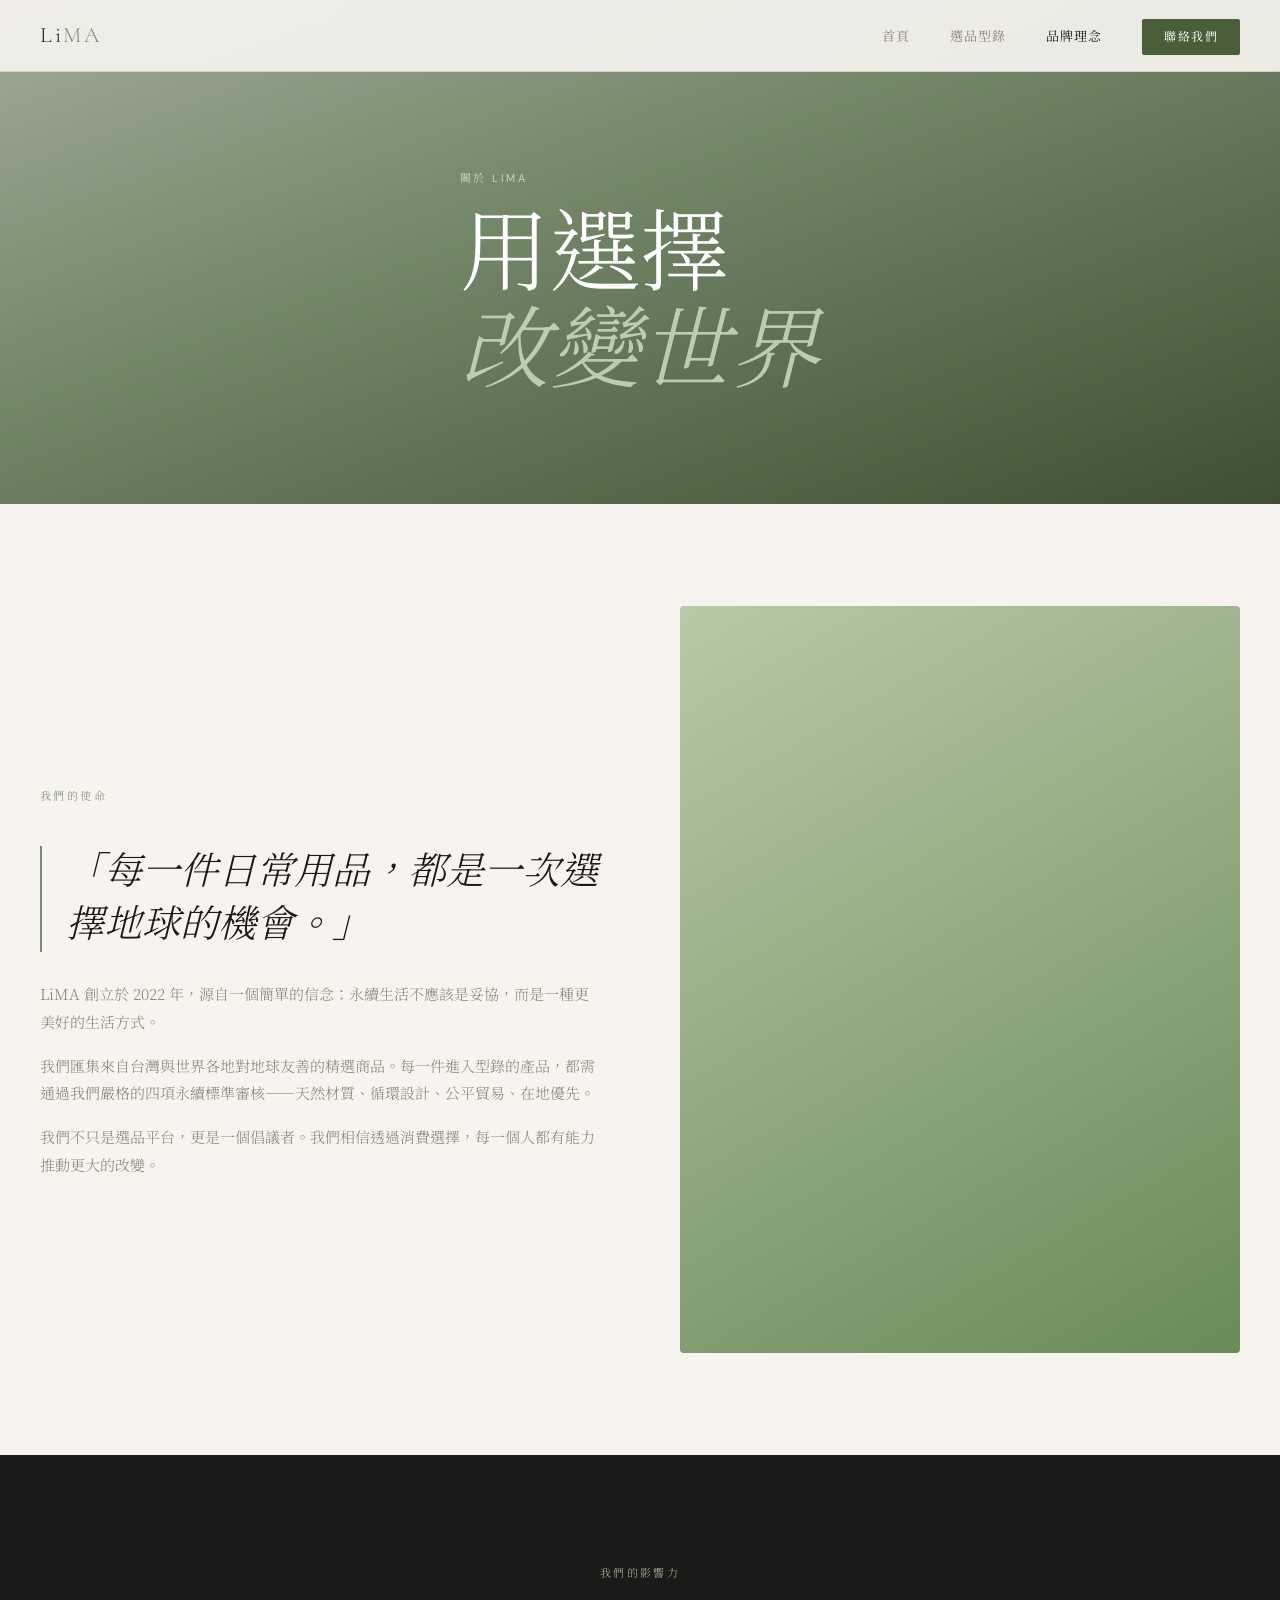
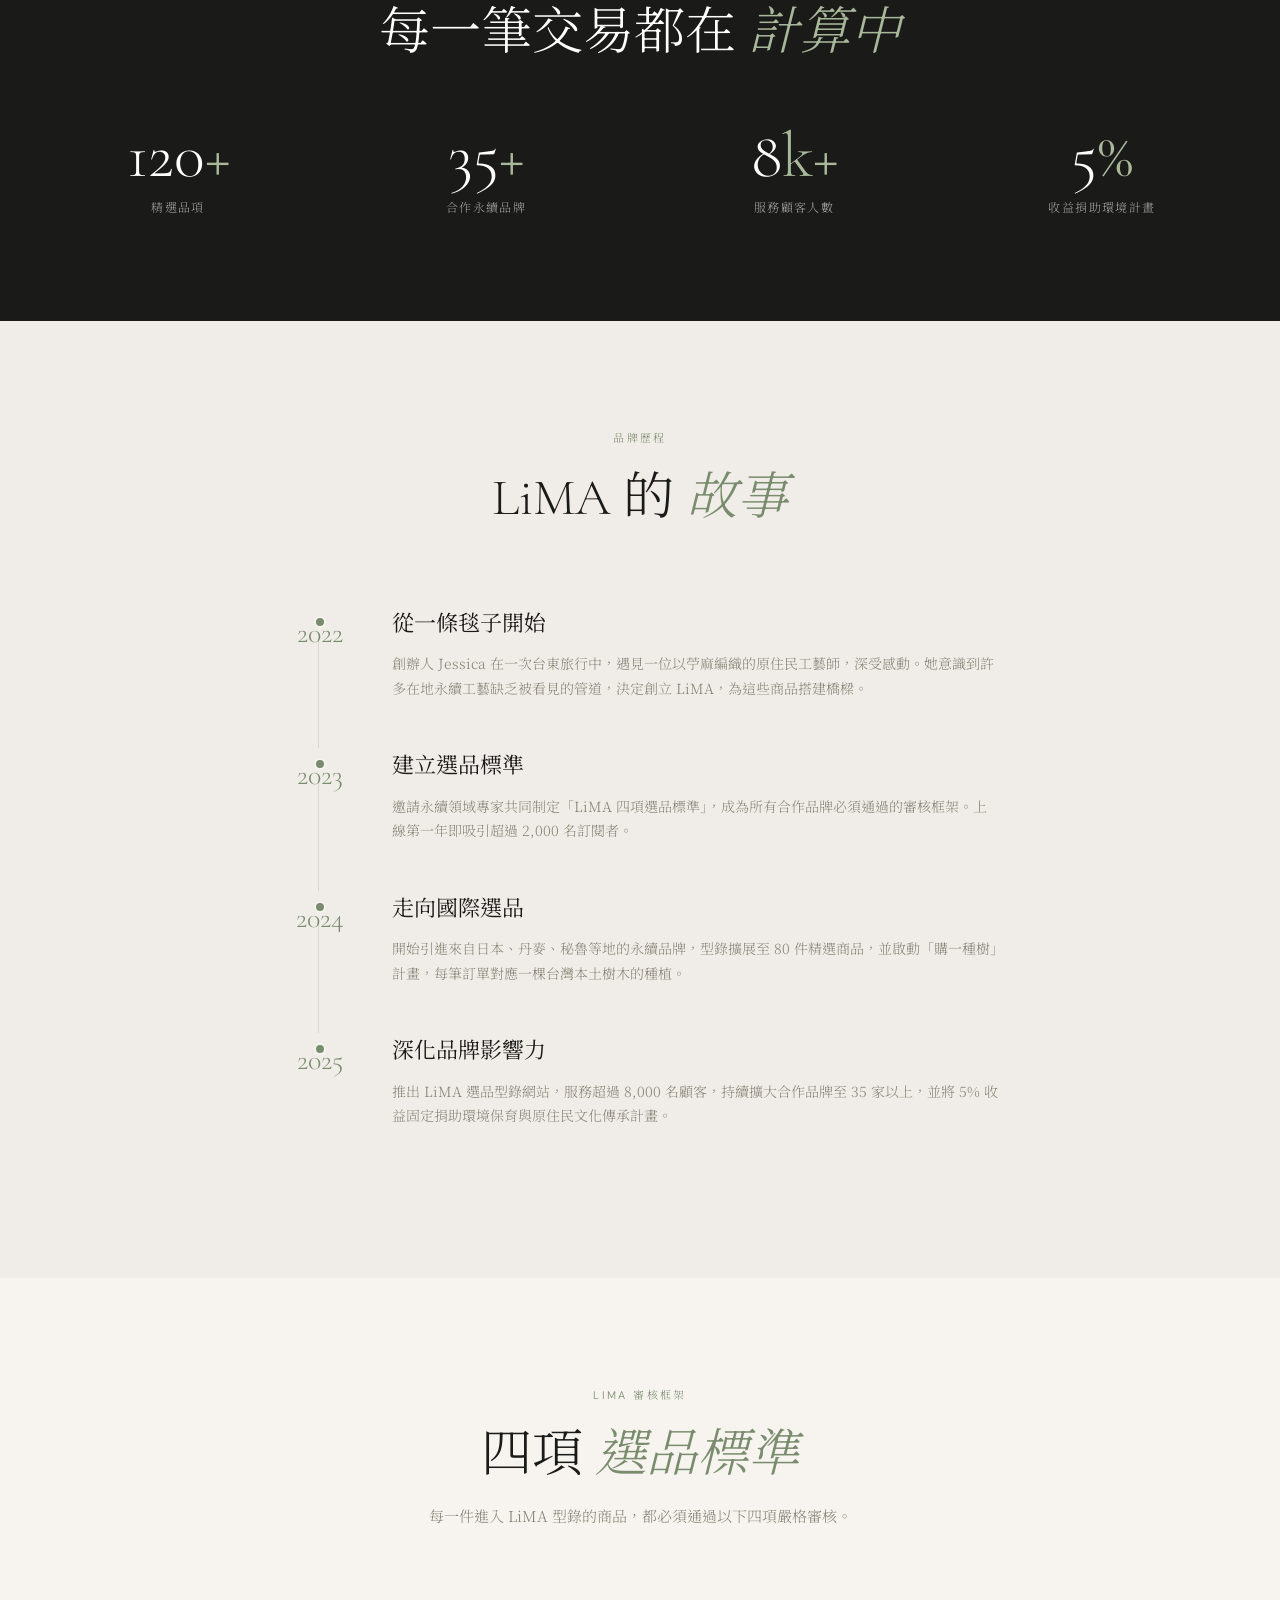
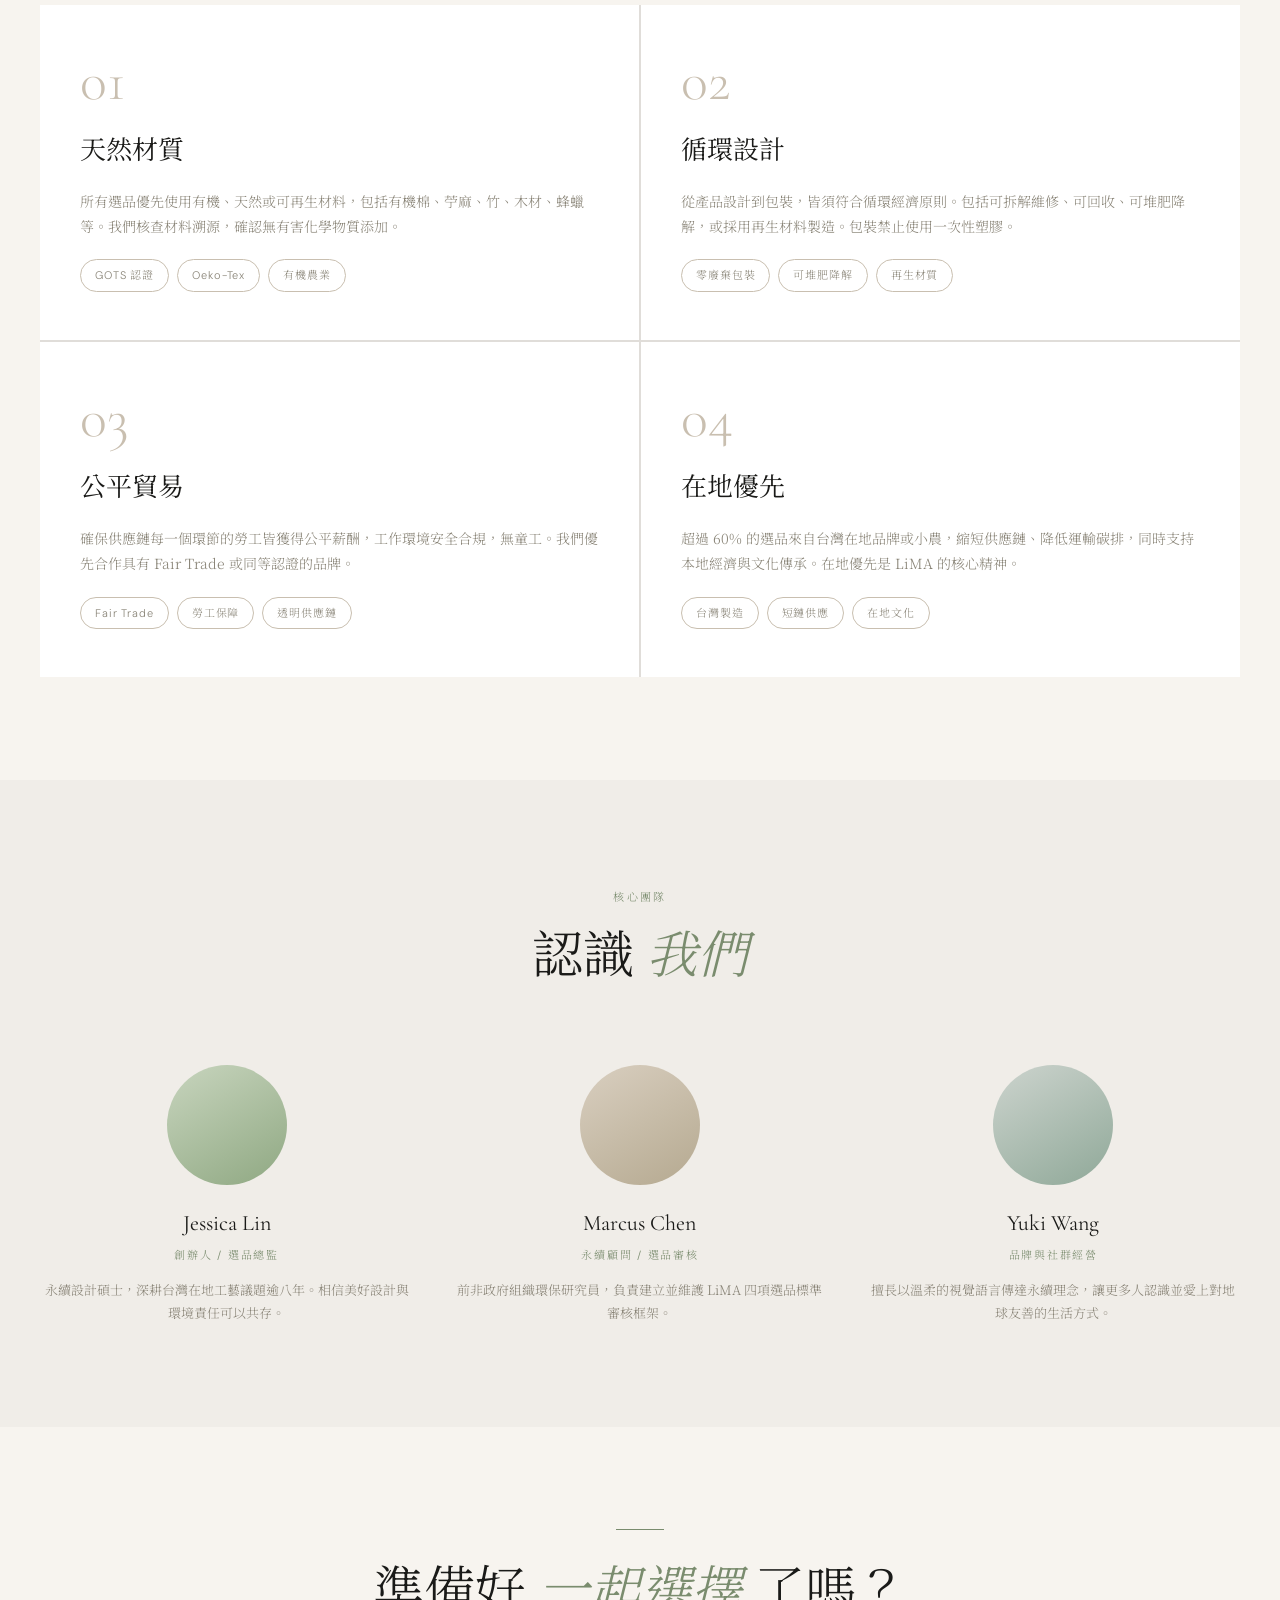
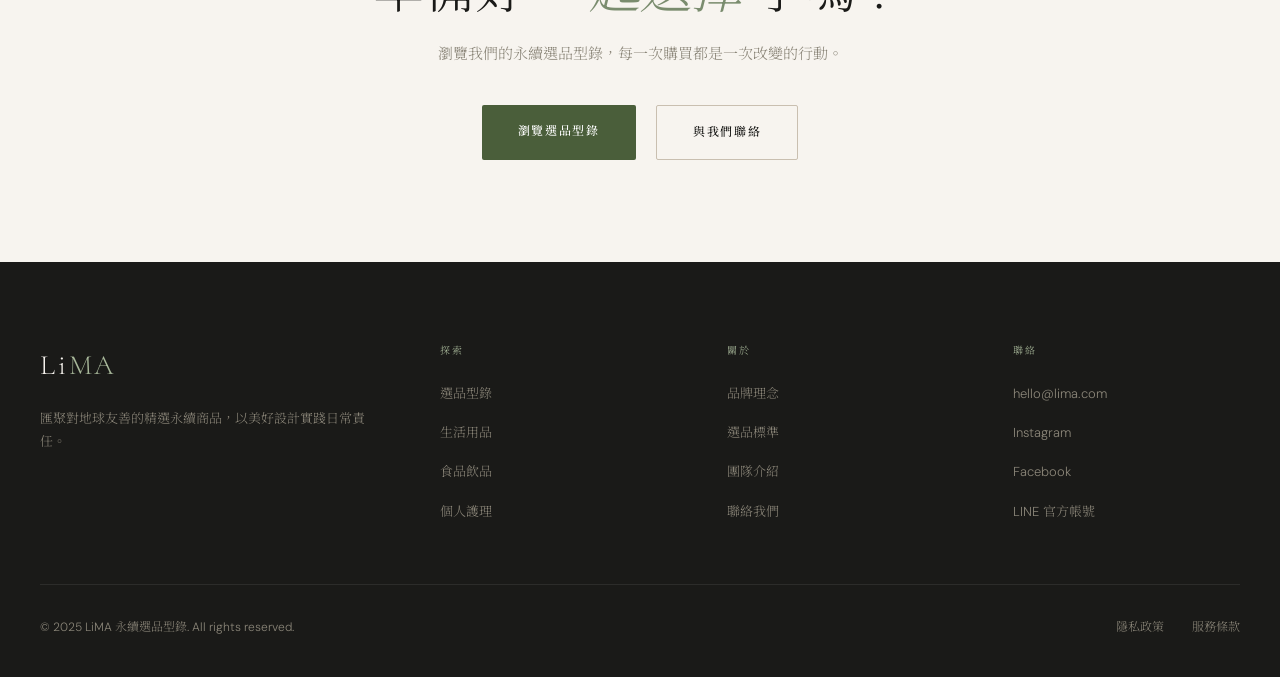
==== about.html @ f1b9dc2c "Add files via upload" ====
<!DOCTYPE html>
<html lang="zh-TW">
<head>
  <meta charset="UTF-8" />
  <meta name="viewport" content="width=device-width, initial-scale=1.0" />
  <title>品牌理念 — LiMA 永續選品</title>
  <meta name="description" content="了解 LiMA 的品牌故事、選品哲學，以及我們對永續未來的承諾。" />
  <link rel="stylesheet" href="style.css" />
  <style>
    .about-hero {
      min-height: 56vh;
      background: linear-gradient(160deg, #c8d5be 0%, #8fa882 40%, #4a5e3a 100%);
      display: flex;
      align-items: flex-end;
      padding: clamp(60px,8vw,120px) 0;
      position: relative;
      overflow: hidden;
    }
    .about-hero::before {
      content: '';
      position: absolute;
      inset: 0;
      background: rgba(26,26,24,0.22);
    }
    .about-hero__content {
      position: relative;
      z-index: 1;
    }
    .about-hero__eyebrow {
      font-size: 11px;
      letter-spacing: 0.22em;
      text-transform: uppercase;
      color: rgba(255,255,255,0.7);
      margin-bottom: 20px;
    }
    .about-hero__title {
      font-family: var(--font-display);
      font-size: clamp(44px,7vw,100px);
      font-weight: 300;
      color: var(--white);
      line-height: 1.08;
      max-width: 700px;
    }
    .about-hero__title em { font-style: italic; color: rgba(200,213,190,0.9); }

    /* MISSION */
    .mission {
      display: grid;
      grid-template-columns: 1fr 1fr;
      gap: 80px;
      align-items: center;
    }
    .mission__text {}
    .mission__quote {
      font-family: var(--font-display);
      font-size: clamp(24px, 3vw, 38px);
      font-style: italic;
      font-weight: 300;
      color: var(--ink);
      line-height: 1.4;
      margin-bottom: 28px;
      padding-left: 24px;
      border-left: 2px solid var(--sage);
    }
    .mission__body {
      font-size: 15px;
      color: var(--stone);
      line-height: 1.85;
      font-family: var(--font-serif);
      font-weight: 300;
    }
    .mission__body + .mission__body { margin-top: 16px; }
    .mission__image {
      aspect-ratio: 3/4;
      border-radius: 4px;
      overflow: hidden;
      background: var(--warm-grey);
      position: relative;
    }
    .mission__image::after {
      content: '';
      position: absolute;
      bottom: -16px;
      left: -16px;
      width: 120px;
      height: 120px;
      background: rgba(122,140,110,0.18);
      border-radius: 4px;
      z-index: -1;
    }

    /* TIMELINE */
    .timeline { max-width: 720px; margin: 0 auto; }
    .timeline-item {
      display: grid;
      grid-template-columns: 80px 1fr;
      gap: 32px;
      padding-bottom: 48px;
      position: relative;
    }
    .timeline-item:not(:last-child)::before {
      content: '';
      position: absolute;
      top: 32px;
      left: 38px;
      bottom: 0;
      width: 1px;
      background: var(--border);
    }
    .timeline-year {
      font-family: var(--font-display);
      font-size: 28px;
      font-weight: 300;
      color: var(--sage);
      text-align: center;
      padding-top: 4px;
    }
    .timeline-dot {
      width: 12px;
      height: 12px;
      border-radius: 50%;
      background: var(--sage);
      position: absolute;
      left: 34px;
      top: 10px;
      border: 2px solid var(--cream);
    }
    .timeline-content {}
    .timeline-title {
      font-family: var(--font-display);
      font-size: 22px;
      font-weight: 400;
      color: var(--ink);
      margin-bottom: 8px;
    }
    .timeline-body {
      font-size: 14px;
      color: var(--stone);
      line-height: 1.75;
      font-family: var(--font-serif);
    }

    /* STANDARDS */
    .standards-grid {
      display: grid;
      grid-template-columns: repeat(2, 1fr);
      gap: 2px;
      background: var(--border);
    }
    .standard-item {
      background: var(--white);
      padding: 48px 40px;
      transition: background 0.3s;
    }
    .standard-item:hover { background: var(--warm-grey); }
    .standard-num {
      font-family: var(--font-display);
      font-size: 56px;
      font-weight: 300;
      color: var(--sand);
      line-height: 1;
      margin-bottom: 20px;
    }
    .standard-title {
      font-family: var(--font-display);
      font-size: 26px;
      font-weight: 400;
      color: var(--ink);
      margin-bottom: 16px;
    }
    .standard-body {
      font-size: 14px;
      color: var(--stone);
      line-height: 1.8;
      font-family: var(--font-serif);
    }
    .standard-tags {
      display: flex;
      flex-wrap: wrap;
      gap: 8px;
      margin-top: 20px;
    }

    /* TEAM */
    .team-grid {
      display: grid;
      grid-template-columns: repeat(3, 1fr);
      gap: 40px;
    }
    .team-card { text-align: center; }
    .team-avatar {
      width: 120px;
      height: 120px;
      border-radius: 50%;
      margin: 0 auto 20px;
      overflow: hidden;
      background: var(--warm-grey);
    }
    .team-name {
      font-family: var(--font-display);
      font-size: 22px;
      font-weight: 400;
      color: var(--ink);
      margin-bottom: 4px;
    }
    .team-role {
      font-size: 11px;
      letter-spacing: 0.16em;
      text-transform: uppercase;
      color: var(--sage);
      margin-bottom: 14px;
    }
    .team-bio {
      font-size: 13px;
      color: var(--stone);
      line-height: 1.75;
      font-family: var(--font-serif);
    }

    /* IMPACT */
    .impact-grid {
      display: grid;
      grid-template-columns: repeat(4, 1fr);
      gap: 32px;
      text-align: center;
    }
    .impact-item {}
    .impact-number {
      font-family: var(--font-display);
      font-size: clamp(40px, 5vw, 64px);
      font-weight: 300;
      color: var(--white);
      line-height: 1;
      margin-bottom: 10px;
    }
    .impact-number span { color: var(--sage-light); }
    .impact-label {
      font-size: 12px;
      letter-spacing: 0.12em;
      text-transform: uppercase;
      color: rgba(255,255,255,0.6);
    }

    @media (max-width: 900px) {
      .mission { grid-template-columns: 1fr; gap: 40px; }
      .mission__image { aspect-ratio: 16/9; }
      .standards-grid { grid-template-columns: 1fr; }
      .team-grid { grid-template-columns: 1fr 1fr; }
      .impact-grid { grid-template-columns: repeat(2, 1fr); gap: 40px; }
    }
    @media (max-width: 600px) {
      .team-grid { grid-template-columns: 1fr; }
      .impact-grid { grid-template-columns: 1fr 1fr; }
      .timeline-item { grid-template-columns: 60px 1fr; gap: 16px; }
    }
  </style>
</head>
<body>

<!-- NAV -->
<nav class="nav">
  <div class="nav__inner">
    <a href="index.html" class="nav__logo">Li<span>MA</span></a>
    <ul class="nav__links">
      <li><a href="index.html">首頁</a></li>
      <li><a href="catalog.html">選品型錄</a></li>
      <li><a href="about.html" class="active">品牌理念</a></li>
      <li><a href="contact.html" class="nav__cta">聯絡我們</a></li>
    </ul>
    <div class="nav__hamburger"><span></span><span></span><span></span></div>
  </div>
</nav>

<div class="page" style="padding-top:0;">

  <!-- HERO -->
  <div class="about-hero">
    <div class="container about-hero__content">
      <p class="about-hero__eyebrow">關於 LiMA</p>
      <h1 class="about-hero__title">
        用選擇<br><em>改變世界</em>
      </h1>
    </div>
  </div>

  <!-- MISSION -->
  <section class="section">
    <div class="container">
      <div class="mission">
        <div class="mission__text fade-in">
          <span class="section-eyebrow">我們的使命</span>
          <blockquote class="mission__quote" style="margin-top:20px;">
            「每一件日常用品，都是一次選擇地球的機會。」
          </blockquote>
          <p class="mission__body">
            LiMA 創立於 2022 年，源自一個簡單的信念：永續生活不應該是妥協，而是一種更美好的生活方式。
          </p>
          <p class="mission__body">
            我們匯集來自台灣與世界各地對地球友善的精選商品。每一件進入型錄的產品，都需通過我們嚴格的四項永續標準審核——天然材質、循環設計、公平貿易、在地優先。
          </p>
          <p class="mission__body">
            我們不只是選品平台，更是一個倡議者。我們相信透過消費選擇，每一個人都有能力推動更大的改變。
          </p>
        </div>
        <div class="mission__image fade-in">
          <div class="img-placeholder" style="height:100%;min-height:400px;background:linear-gradient(150deg,#b8c9a8 0%,#6a8a58 100%);"></div>
        </div>
      </div>
    </div>
  </section>

  <!-- IMPACT NUMBERS -->
  <section class="section section--dark">
    <div class="container">
      <div class="section-header fade-in" style="margin-bottom:60px;">
        <span class="section-eyebrow" style="color:var(--sage-light);">我們的影響力</span>
        <h2 class="section-title" style="color:var(--white);">每一筆交易都在 <em style="color:var(--sage-light);">計算中</em></h2>
      </div>
      <div class="impact-grid">
        <div class="impact-item fade-in">
          <div class="impact-number">120<span>+</span></div>
          <div class="impact-label">精選品項</div>
        </div>
        <div class="impact-item fade-in">
          <div class="impact-number">35<span>+</span></div>
          <div class="impact-label">合作永續品牌</div>
        </div>
        <div class="impact-item fade-in">
          <div class="impact-number">8<span>k+</span></div>
          <div class="impact-label">服務顧客人數</div>
        </div>
        <div class="impact-item fade-in">
          <div class="impact-number">5<span>%</span></div>
          <div class="impact-label">收益捐助環境計畫</div>
        </div>
      </div>
    </div>
  </section>

  <!-- BRAND STORY TIMELINE -->
  <section class="section section--alt" id="timeline">
    <div class="container">
      <div class="section-header fade-in">
        <span class="section-eyebrow">品牌歷程</span>
        <h2 class="section-title">LiMA 的 <em>故事</em></h2>
      </div>
      <div class="timeline fade-in">
        <div class="timeline-item">
          <div class="timeline-year">2022</div>
          <div class="timeline-content">
            <div class="timeline-dot"></div>
            <h3 class="timeline-title">從一條毯子開始</h3>
            <p class="timeline-body">創辦人 Jessica 在一次台東旅行中，遇見一位以苧麻編織的原住民工藝師，深受感動。她意識到許多在地永續工藝缺乏被看見的管道，決定創立 LiMA，為這些商品搭建橋樑。</p>
          </div>
        </div>
        <div class="timeline-item">
          <div class="timeline-year">2023</div>
          <div class="timeline-content">
            <div class="timeline-dot"></div>
            <h3 class="timeline-title">建立選品標準</h3>
            <p class="timeline-body">邀請永續領域專家共同制定「LiMA 四項選品標準」，成為所有合作品牌必須通過的審核框架。上線第一年即吸引超過 2,000 名訂閱者。</p>
          </div>
        </div>
        <div class="timeline-item">
          <div class="timeline-year">2024</div>
          <div class="timeline-content">
            <div class="timeline-dot"></div>
            <h3 class="timeline-title">走向國際選品</h3>
            <p class="timeline-body">開始引進來自日本、丹麥、秘魯等地的永續品牌，型錄擴展至 80 件精選商品，並啟動「購一種樹」計畫，每筆訂單對應一棵台灣本土樹木的種植。</p>
          </div>
        </div>
        <div class="timeline-item">
          <div class="timeline-year">2025</div>
          <div class="timeline-content">
            <div class="timeline-dot"></div>
            <h3 class="timeline-title">深化品牌影響力</h3>
            <p class="timeline-body">推出 LiMA 選品型錄網站，服務超過 8,000 名顧客，持續擴大合作品牌至 35 家以上，並將 5% 收益固定捐助環境保育與原住民文化傳承計畫。</p>
          </div>
        </div>
      </div>
    </div>
  </section>

  <!-- SELECTION STANDARDS -->
  <section class="section" id="選品標準">
    <div class="container">
      <div class="section-header fade-in">
        <span class="section-eyebrow">LiMA 審核框架</span>
        <h2 class="section-title">四項 <em>選品標準</em></h2>
        <p class="section-subtitle">每一件進入 LiMA 型錄的商品，都必須通過以下四項嚴格審核。</p>
      </div>
      <div class="standards-grid fade-in">
        <div class="standard-item">
          <div class="standard-num">01</div>
          <h3 class="standard-title">天然材質</h3>
          <p class="standard-body">
            所有選品優先使用有機、天然或可再生材料，包括有機棉、苧麻、竹、木材、蜂蠟等。我們核查材料溯源，確認無有害化學物質添加。
          </p>
          <div class="standard-tags">
            <span class="tag">GOTS 認證</span>
            <span class="tag">Oeko-Tex</span>
            <span class="tag">有機農業</span>
          </div>
        </div>
        <div class="standard-item">
          <div class="standard-num">02</div>
          <h3 class="standard-title">循環設計</h3>
          <p class="standard-body">
            從產品設計到包裝，皆須符合循環經濟原則。包括可拆解維修、可回收、可堆肥降解，或採用再生材料製造。包裝禁止使用一次性塑膠。
          </p>
          <div class="standard-tags">
            <span class="tag">零廢棄包裝</span>
            <span class="tag">可堆肥降解</span>
            <span class="tag">再生材質</span>
          </div>
        </div>
        <div class="standard-item">
          <div class="standard-num">03</div>
          <h3 class="standard-title">公平貿易</h3>
          <p class="standard-body">
            確保供應鏈每一個環節的勞工皆獲得公平薪酬，工作環境安全合規，無童工。我們優先合作具有 Fair Trade 或同等認證的品牌。
          </p>
          <div class="standard-tags">
            <span class="tag">Fair Trade</span>
            <span class="tag">勞工保障</span>
            <span class="tag">透明供應鏈</span>
          </div>
        </div>
        <div class="standard-item">
          <div class="standard-num">04</div>
          <h3 class="standard-title">在地優先</h3>
          <p class="standard-body">
            超過 60% 的選品來自台灣在地品牌或小農，縮短供應鏈、降低運輸碳排，同時支持本地經濟與文化傳承。在地優先是 LiMA 的核心精神。
          </p>
          <div class="standard-tags">
            <span class="tag">台灣製造</span>
            <span class="tag">短鏈供應</span>
            <span class="tag">在地文化</span>
          </div>
        </div>
      </div>
    </div>
  </section>

  <!-- TEAM -->
  <section class="section section--alt" id="團隊">
    <div class="container">
      <div class="section-header fade-in">
        <span class="section-eyebrow">核心團隊</span>
        <h2 class="section-title">認識 <em>我們</em></h2>
      </div>
      <div class="team-grid fade-in">
        <div class="team-card">
          <div class="team-avatar">
            <div class="img-placeholder" style="height:100%;background:linear-gradient(150deg,#c8d5be 0%,#8fa882 100%);"></div>
          </div>
          <h3 class="team-name">Jessica Lin</h3>
          <p class="team-role">創辦人 / 選品總監</p>
          <p class="team-bio">永續設計碩士，深耕台灣在地工藝議題逾八年。相信美好設計與環境責任可以共存。</p>
        </div>
        <div class="team-card">
          <div class="team-avatar">
            <div class="img-placeholder" style="height:100%;background:linear-gradient(150deg,#d9cfc0 0%,#b5a990 100%);"></div>
          </div>
          <h3 class="team-name">Marcus Chen</h3>
          <p class="team-role">永續顧問 / 選品審核</p>
          <p class="team-bio">前非政府組織環保研究員，負責建立並維護 LiMA 四項選品標準審核框架。</p>
        </div>
        <div class="team-card">
          <div class="team-avatar">
            <div class="img-placeholder" style="height:100%;background:linear-gradient(150deg,#cdd4ce 0%,#8fa898 100%);"></div>
          </div>
          <h3 class="team-name">Yuki Wang</h3>
          <p class="team-role">品牌與社群經營</p>
          <p class="team-bio">擅長以溫柔的視覺語言傳達永續理念，讓更多人認識並愛上對地球友善的生活方式。</p>
        </div>
      </div>
    </div>
  </section>

  <!-- CTA -->
  <section class="section" style="text-align:center;">
    <div class="container fade-in">
      <div class="divider"></div>
      <h2 class="section-title">準備好 <em>一起選擇</em> 了嗎？</h2>
      <p class="section-subtitle" style="margin-bottom:40px;">瀏覽我們的永續選品型錄，每一次購買都是一次改變的行動。</p>
      <div style="display:flex;gap:20px;justify-content:center;flex-wrap:wrap;">
        <a href="catalog.html" class="btn-primary">瀏覽選品型錄</a>
        <a href="contact.html" class="btn-outline">與我們聯絡</a>
      </div>
    </div>
  </section>

</div>

<!-- FOOTER -->
<footer>
  <div class="container">
    <div class="footer__grid">
      <div>
        <div class="footer__brand-name">Li<span>MA</span></div>
        <p class="footer__brand-desc">匯聚對地球友善的精選永續商品，以美好設計實踐日常責任。</p>
      </div>
      <div>
        <p class="footer__col-title">探索</p>
        <ul class="footer__col-links">
          <li><a href="catalog.html">選品型錄</a></li>
          <li><a href="catalog.html">生活用品</a></li>
          <li><a href="catalog.html">食品飲品</a></li>
          <li><a href="catalog.html">個人護理</a></li>
        </ul>
      </div>
      <div>
        <p class="footer__col-title">關於</p>
        <ul class="footer__col-links">
          <li><a href="about.html">品牌理念</a></li>
          <li><a href="about.html#選品標準">選品標準</a></li>
          <li><a href="about.html#團隊">團隊介紹</a></li>
          <li><a href="contact.html">聯絡我們</a></li>
        </ul>
      </div>
      <div>
        <p class="footer__col-title">聯絡</p>
        <ul class="footer__col-links">
          <li><a href="mailto:hello@lima.com">hello@lima.com</a></li>
          <li><a href="#">Instagram</a></li>
          <li><a href="#">Facebook</a></li>
          <li><a href="#">LINE 官方帳號</a></li>
        </ul>
      </div>
    </div>
    <div class="footer__bottom">
      <p class="footer__copy">© 2025 LiMA 永續選品型錄. All rights reserved.</p>
      <div class="footer__bottom-links">
        <a href="#">隱私政策</a>
        <a href="#">服務條款</a>
      </div>
    </div>
  </div>
</footer>

<script src="main.js"></script>
</body>
</html>
---- style.css ----
/* ===== LiMA 永續選品型錄 - Global Styles ===== */

@import url('https://fonts.googleapis.com/css2?family=Cormorant+Garamond:ital,wght@0,300;0,400;0,600;1,300;1,400&family=Noto+Serif+TC:wght@300;400;500&family=DM+Sans:wght@300;400;500&display=swap');

:root {
  --cream: #F7F4EF;
  --white: #FFFFFF;
  --ink: #1A1A18;
  --stone: #8A8578;
  --sage: #7A8C6E;
  --sage-light: #A8B89A;
  --sand: #C9BFB0;
  --sand-light: #E8E2D8;
  --accent: #4A5E3A;
  --warm-grey: #F0EDE8;
  --border: rgba(26,26,24,0.1);

  --font-display: 'Cormorant Garamond', 'Noto Serif TC', serif;
  --font-body: 'DM Sans', 'Noto Serif TC', sans-serif;
  --font-serif: 'Noto Serif TC', serif;

  --nav-h: 72px;
  --max-w: 1280px;
  --section-py: clamp(60px, 8vw, 120px);
}

*, *::before, *::after { box-sizing: border-box; margin: 0; padding: 0; }

html { scroll-behavior: smooth; }

body {
  background: var(--cream);
  color: var(--ink);
  font-family: var(--font-body);
  font-weight: 300;
  line-height: 1.7;
  -webkit-font-smoothing: antialiased;
}

img { display: block; width: 100%; object-fit: cover; }
a { color: inherit; text-decoration: none; }
ul { list-style: none; }

/* ===== NAVIGATION ===== */
.nav {
  position: fixed;
  top: 0; left: 0; right: 0;
  height: var(--nav-h);
  background: rgba(247,244,239,0.92);
  backdrop-filter: blur(12px);
  -webkit-backdrop-filter: blur(12px);
  border-bottom: 1px solid var(--border);
  z-index: 100;
  display: flex;
  align-items: center;
}

.nav__inner {
  max-width: var(--max-w);
  margin: 0 auto;
  padding: 0 40px;
  width: 100%;
  display: flex;
  align-items: center;
  justify-content: space-between;
}

.nav__logo {
  font-family: var(--font-display);
  font-size: 22px;
  font-weight: 300;
  letter-spacing: 0.12em;
  color: var(--ink);
}

.nav__logo span {
  color: var(--sage);
}

.nav__links {
  display: flex;
  gap: 40px;
  align-items: center;
}

.nav__links a {
  font-size: 13px;
  letter-spacing: 0.08em;
  font-weight: 400;
  color: var(--stone);
  transition: color 0.25s;
  text-transform: uppercase;
}

.nav__links a:hover,
.nav__links a.active {
  color: var(--ink);
}

.nav__cta {
  font-size: 12px !important;
  letter-spacing: 0.12em !important;
  background: var(--accent);
  color: var(--white) !important;
  padding: 10px 22px;
  border-radius: 2px;
  transition: background 0.25s !important;
}
.nav__cta:hover { background: var(--ink) !important; }

.nav__hamburger {
  display: none;
  flex-direction: column;
  gap: 5px;
  cursor: pointer;
  padding: 4px;
}
.nav__hamburger span {
  display: block;
  width: 24px;
  height: 1px;
  background: var(--ink);
  transition: all 0.3s;
}

/* ===== PAGE WRAPPER ===== */
.page { padding-top: var(--nav-h); }

/* ===== HERO ===== */
.hero {
  min-height: calc(100vh - var(--nav-h));
  display: grid;
  grid-template-columns: 1fr 1fr;
  overflow: hidden;
}

.hero__text {
  display: flex;
  flex-direction: column;
  justify-content: center;
  padding: clamp(60px, 8vw, 120px) clamp(40px, 6vw, 100px);
}

.hero__eyebrow {
  font-size: 11px;
  letter-spacing: 0.2em;
  text-transform: uppercase;
  color: var(--sage);
  margin-bottom: 28px;
  display: flex;
  align-items: center;
  gap: 14px;
}
.hero__eyebrow::before {
  content: '';
  display: block;
  width: 32px;
  height: 1px;
  background: var(--sage);
}

.hero__title {
  font-family: var(--font-display);
  font-size: clamp(48px, 6vw, 88px);
  font-weight: 300;
  line-height: 1.1;
  letter-spacing: -0.01em;
  color: var(--ink);
  margin-bottom: 28px;
}

.hero__title em {
  font-style: italic;
  color: var(--sage);
}

.hero__desc {
  font-size: 15px;
  color: var(--stone);
  line-height: 1.8;
  max-width: 420px;
  margin-bottom: 48px;
  font-family: var(--font-serif);
  font-weight: 300;
}

.hero__actions {
  display: flex;
  gap: 20px;
  align-items: center;
  flex-wrap: wrap;
}

.btn-primary {
  display: inline-block;
  padding: 16px 36px;
  background: var(--accent);
  color: var(--white);
  font-size: 12px;
  letter-spacing: 0.14em;
  text-transform: uppercase;
  font-weight: 500;
  border-radius: 2px;
  transition: all 0.3s;
}
.btn-primary:hover { background: var(--ink); transform: translateY(-1px); }

.btn-outline {
  display: inline-block;
  padding: 16px 36px;
  border: 1px solid var(--sand);
  color: var(--ink);
  font-size: 12px;
  letter-spacing: 0.14em;
  text-transform: uppercase;
  font-weight: 500;
  border-radius: 2px;
  transition: all 0.3s;
}
.btn-outline:hover { border-color: var(--ink); }

.hero__image {
  position: relative;
  overflow: hidden;
}

.hero__image img {
  width: 100%;
  height: 100%;
  object-fit: cover;
}

.hero__image-overlay {
  position: absolute;
  inset: 0;
  background: linear-gradient(135deg, rgba(122,140,110,0.12) 0%, transparent 60%);
}

/* ===== SECTION HEADER ===== */
.section-header {
  text-align: center;
  margin-bottom: clamp(48px, 6vw, 80px);
}

.section-eyebrow {
  display: inline-block;
  font-size: 11px;
  letter-spacing: 0.22em;
  text-transform: uppercase;
  color: var(--sage);
  margin-bottom: 20px;
}

.section-title {
  font-family: var(--font-display);
  font-size: clamp(36px, 4vw, 60px);
  font-weight: 300;
  line-height: 1.2;
  color: var(--ink);
}

.section-title em { font-style: italic; color: var(--sage); }

.section-subtitle {
  margin-top: 16px;
  font-size: 15px;
  color: var(--stone);
  font-family: var(--font-serif);
  font-weight: 300;
  max-width: 560px;
  margin-left: auto;
  margin-right: auto;
}

/* ===== PRODUCT CARD ===== */
.product-card {
  background: var(--white);
  border-radius: 4px;
  overflow: hidden;
  transition: transform 0.4s cubic-bezier(0.25,0.46,0.45,0.94), box-shadow 0.4s;
  cursor: pointer;
}

.product-card:hover {
  transform: translateY(-6px);
  box-shadow: 0 24px 60px rgba(26,26,24,0.1);
}

.product-card__image {
  aspect-ratio: 3/4;
  overflow: hidden;
  position: relative;
  background: var(--warm-grey);
}

.product-card__image img {
  width: 100%;
  height: 100%;
  object-fit: cover;
  transition: transform 0.6s cubic-bezier(0.25,0.46,0.45,0.94);
}

.product-card:hover .product-card__image img {
  transform: scale(1.04);
}

.product-card__badge {
  position: absolute;
  top: 16px;
  left: 16px;
  background: var(--accent);
  color: var(--white);
  font-size: 10px;
  letter-spacing: 0.12em;
  padding: 5px 10px;
  text-transform: uppercase;
}

.product-card__body {
  padding: 24px 24px 28px;
}

.product-card__category {
  font-size: 10px;
  letter-spacing: 0.18em;
  text-transform: uppercase;
  color: var(--sage);
  margin-bottom: 8px;
}

.product-card__name {
  font-family: var(--font-display);
  font-size: 22px;
  font-weight: 400;
  color: var(--ink);
  line-height: 1.3;
  margin-bottom: 8px;
}

.product-card__desc {
  font-size: 13px;
  color: var(--stone);
  line-height: 1.65;
  margin-bottom: 20px;
  font-family: var(--font-serif);
}

.product-card__footer {
  display: flex;
  align-items: center;
  justify-content: space-between;
}

.product-card__price {
  font-family: var(--font-display);
  font-size: 20px;
  font-weight: 400;
  color: var(--ink);
}

.product-card__link {
  font-size: 11px;
  letter-spacing: 0.12em;
  text-transform: uppercase;
  color: var(--sage);
  border-bottom: 1px solid var(--sage-light);
  padding-bottom: 2px;
  transition: color 0.25s, border-color 0.25s;
}
.product-card__link:hover { color: var(--accent); border-color: var(--accent); }

/* ===== GRID ===== */
.grid-3 {
  display: grid;
  grid-template-columns: repeat(3, 1fr);
  gap: 32px;
}

.grid-4 {
  display: grid;
  grid-template-columns: repeat(4, 1fr);
  gap: 24px;
}

/* ===== CONTAINER ===== */
.container {
  max-width: var(--max-w);
  margin: 0 auto;
  padding: 0 40px;
}

/* ===== SECTION ===== */
.section {
  padding: var(--section-py) 0;
}

.section--alt { background: var(--warm-grey); }
.section--dark { background: var(--ink); color: var(--cream); }

/* ===== DIVIDER ===== */
.divider {
  width: 48px;
  height: 1px;
  background: var(--sage);
  margin: 0 auto 32px;
}

/* ===== FOOTER ===== */
footer {
  background: var(--ink);
  color: var(--cream);
  padding: 80px 0 40px;
}

.footer__grid {
  display: grid;
  grid-template-columns: 1.5fr 1fr 1fr 1fr;
  gap: 60px;
  margin-bottom: 60px;
}

.footer__brand-name {
  font-family: var(--font-display);
  font-size: 28px;
  font-weight: 300;
  letter-spacing: 0.1em;
  margin-bottom: 16px;
}

.footer__brand-name span { color: var(--sage-light); }

.footer__brand-desc {
  font-size: 13px;
  color: var(--stone);
  line-height: 1.8;
  font-family: var(--font-serif);
}

.footer__col-title {
  font-size: 10px;
  letter-spacing: 0.2em;
  text-transform: uppercase;
  color: var(--sage-light);
  margin-bottom: 20px;
}

.footer__col-links {
  display: flex;
  flex-direction: column;
  gap: 12px;
}

.footer__col-links a {
  font-size: 13px;
  color: var(--stone);
  transition: color 0.25s;
}
.footer__col-links a:hover { color: var(--cream); }

.footer__bottom {
  border-top: 1px solid rgba(255,255,255,0.08);
  padding-top: 32px;
  display: flex;
  align-items: center;
  justify-content: space-between;
}

.footer__copy {
  font-size: 12px;
  color: var(--stone);
}

.footer__bottom-links {
  display: flex;
  gap: 28px;
}
.footer__bottom-links a {
  font-size: 12px;
  color: var(--stone);
  transition: color 0.25s;
}
.footer__bottom-links a:hover { color: var(--cream); }

/* ===== SUSTAINABILITY TAGS ===== */
.tag {
  display: inline-flex;
  align-items: center;
  gap: 6px;
  padding: 6px 14px;
  border: 1px solid var(--sand);
  border-radius: 100px;
  font-size: 11px;
  letter-spacing: 0.08em;
  color: var(--stone);
}

.tag--sage {
  background: rgba(122,140,110,0.1);
  border-color: var(--sage-light);
  color: var(--accent);
}

/* ===== FADE IN ANIMATION ===== */
.fade-in {
  opacity: 0;
  transform: translateY(24px);
  transition: opacity 0.7s ease, transform 0.7s ease;
}
.fade-in.visible {
  opacity: 1;
  transform: none;
}

/* ===== PLACEHOLDER IMAGE (svg-based) ===== */
.img-placeholder {
  width: 100%;
  height: 100%;
  background: linear-gradient(135deg, var(--sand-light) 0%, var(--warm-grey) 100%);
  display: flex;
  align-items: center;
  justify-content: center;
  color: var(--sand);
  font-size: 40px;
}

/* ===== RESPONSIVE ===== */
@media (max-width: 1100px) {
  .grid-4 { grid-template-columns: repeat(2, 1fr); }
  .footer__grid { grid-template-columns: 1fr 1fr; gap: 40px; }
}

@media (max-width: 900px) {
  .hero { grid-template-columns: 1fr; min-height: auto; }
  .hero__image { height: 50vw; min-height: 300px; }
  .grid-3 { grid-template-columns: repeat(2, 1fr); }
  .nav__links { display: none; }
  .nav__hamburger { display: flex; }
  .nav__links.open {
    display: flex;
    flex-direction: column;
    position: fixed;
    top: var(--nav-h);
    left: 0; right: 0;
    background: var(--cream);
    padding: 32px 40px;
    border-bottom: 1px solid var(--border);
    gap: 24px;
  }
}

@media (max-width: 600px) {
  .container { padding: 0 20px; }
  .grid-3, .grid-4 { grid-template-columns: 1fr; }
  .hero__text { padding: 48px 20px; }
  .footer__grid { grid-template-columns: 1fr; gap: 32px; }
  .footer__bottom { flex-direction: column; gap: 16px; text-align: center; }
  .nav__inner { padding: 0 20px; }
}
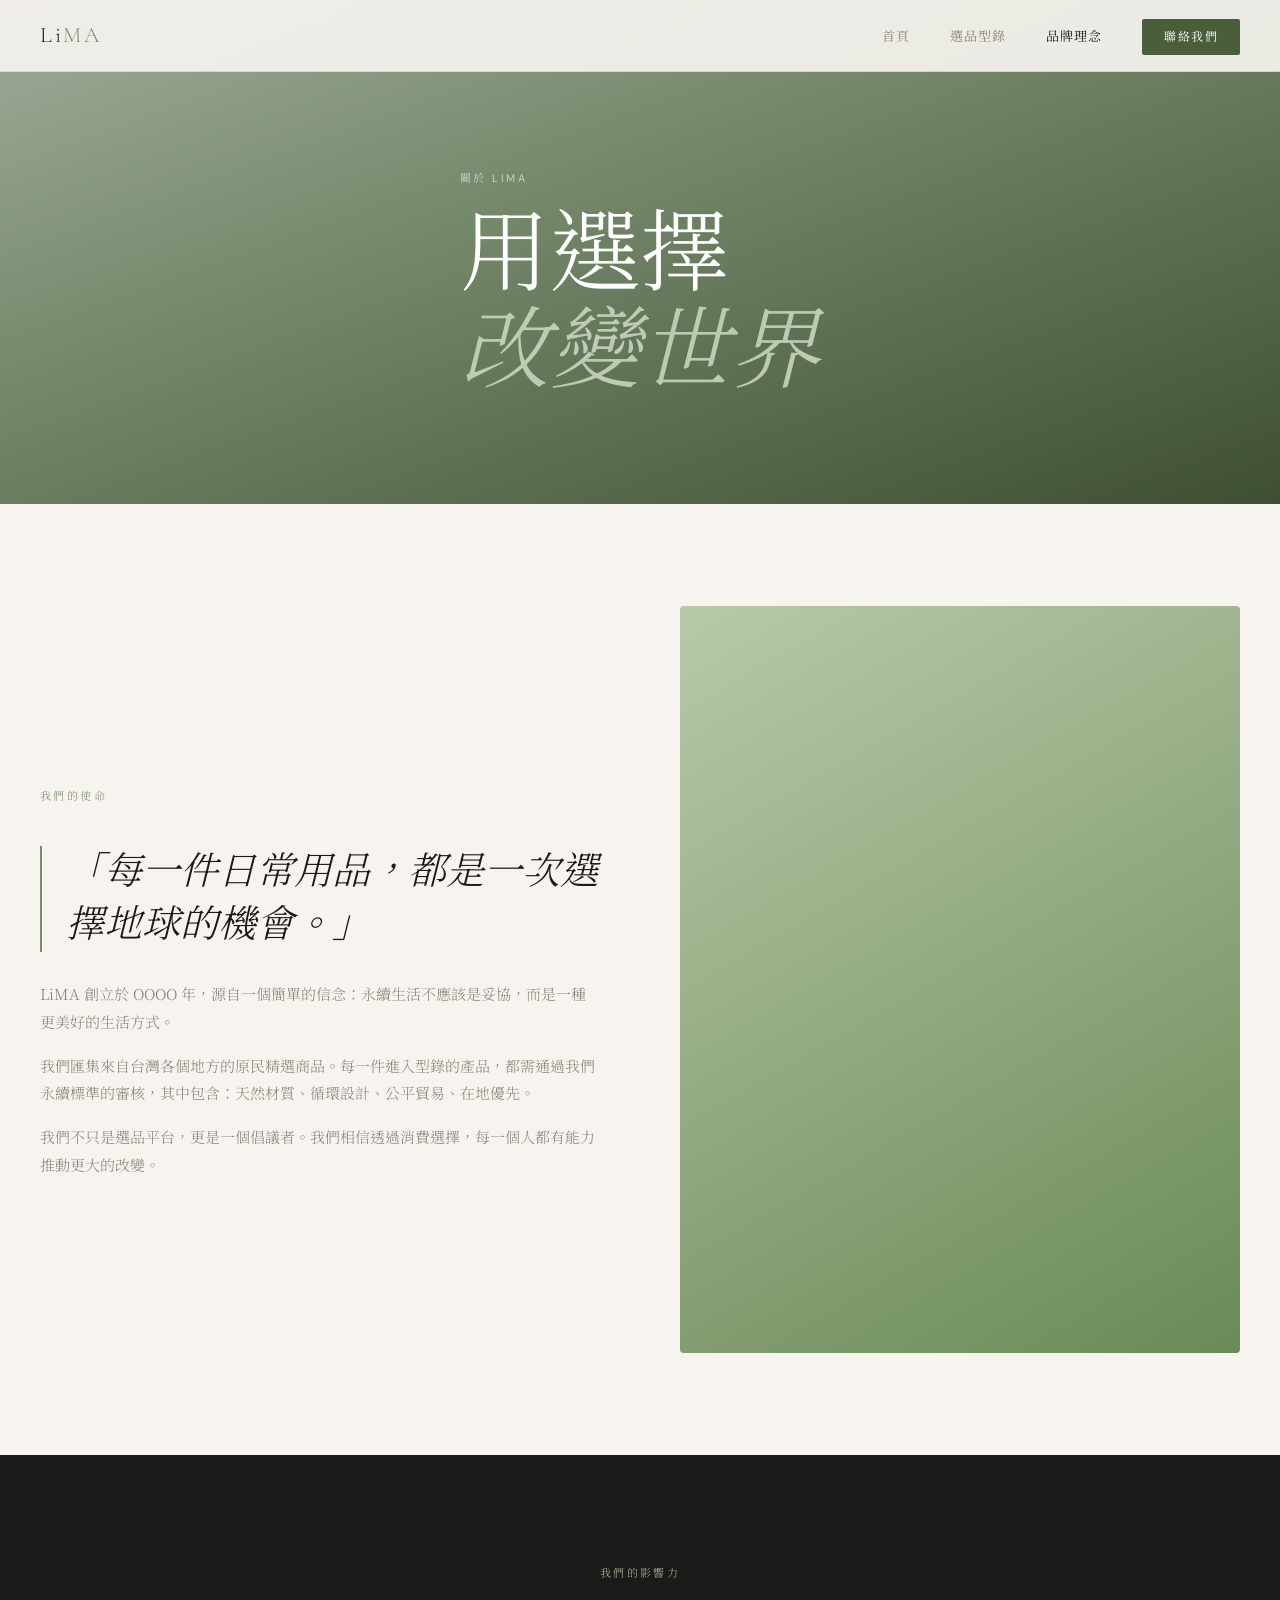
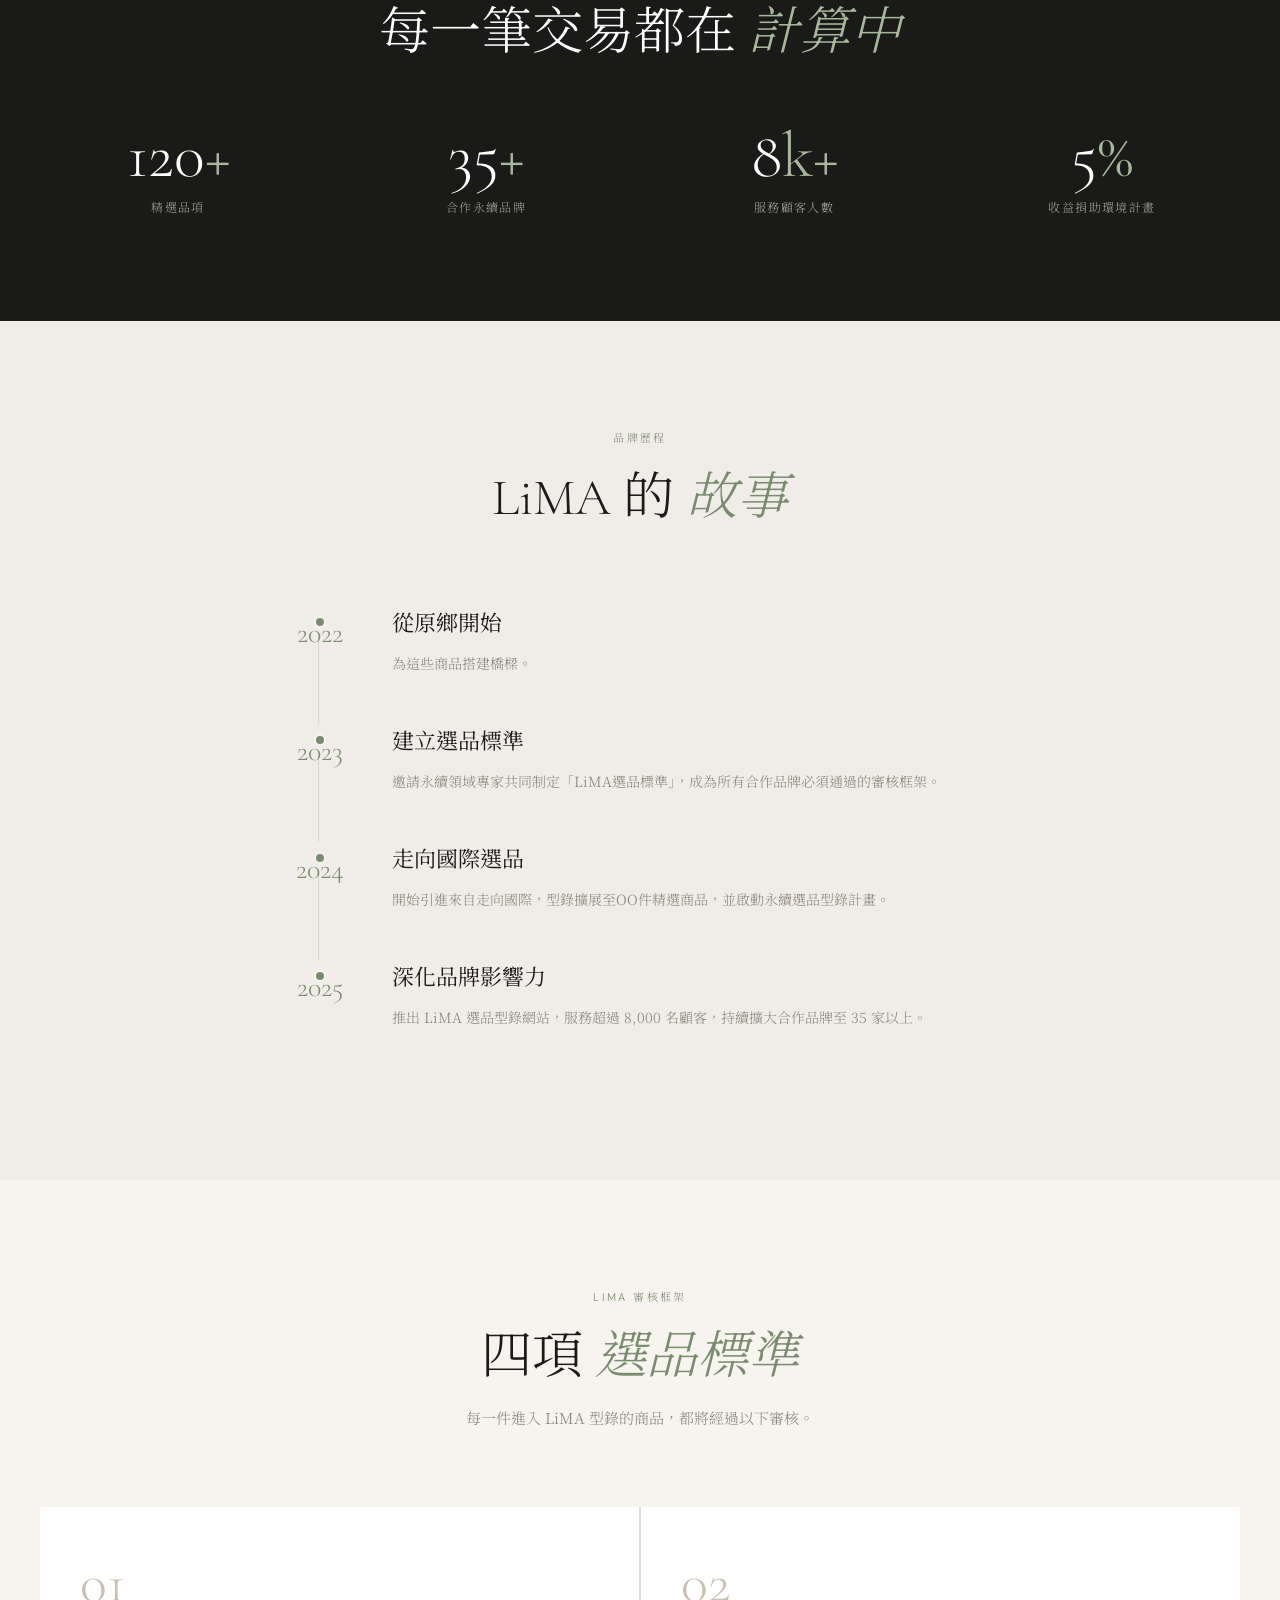
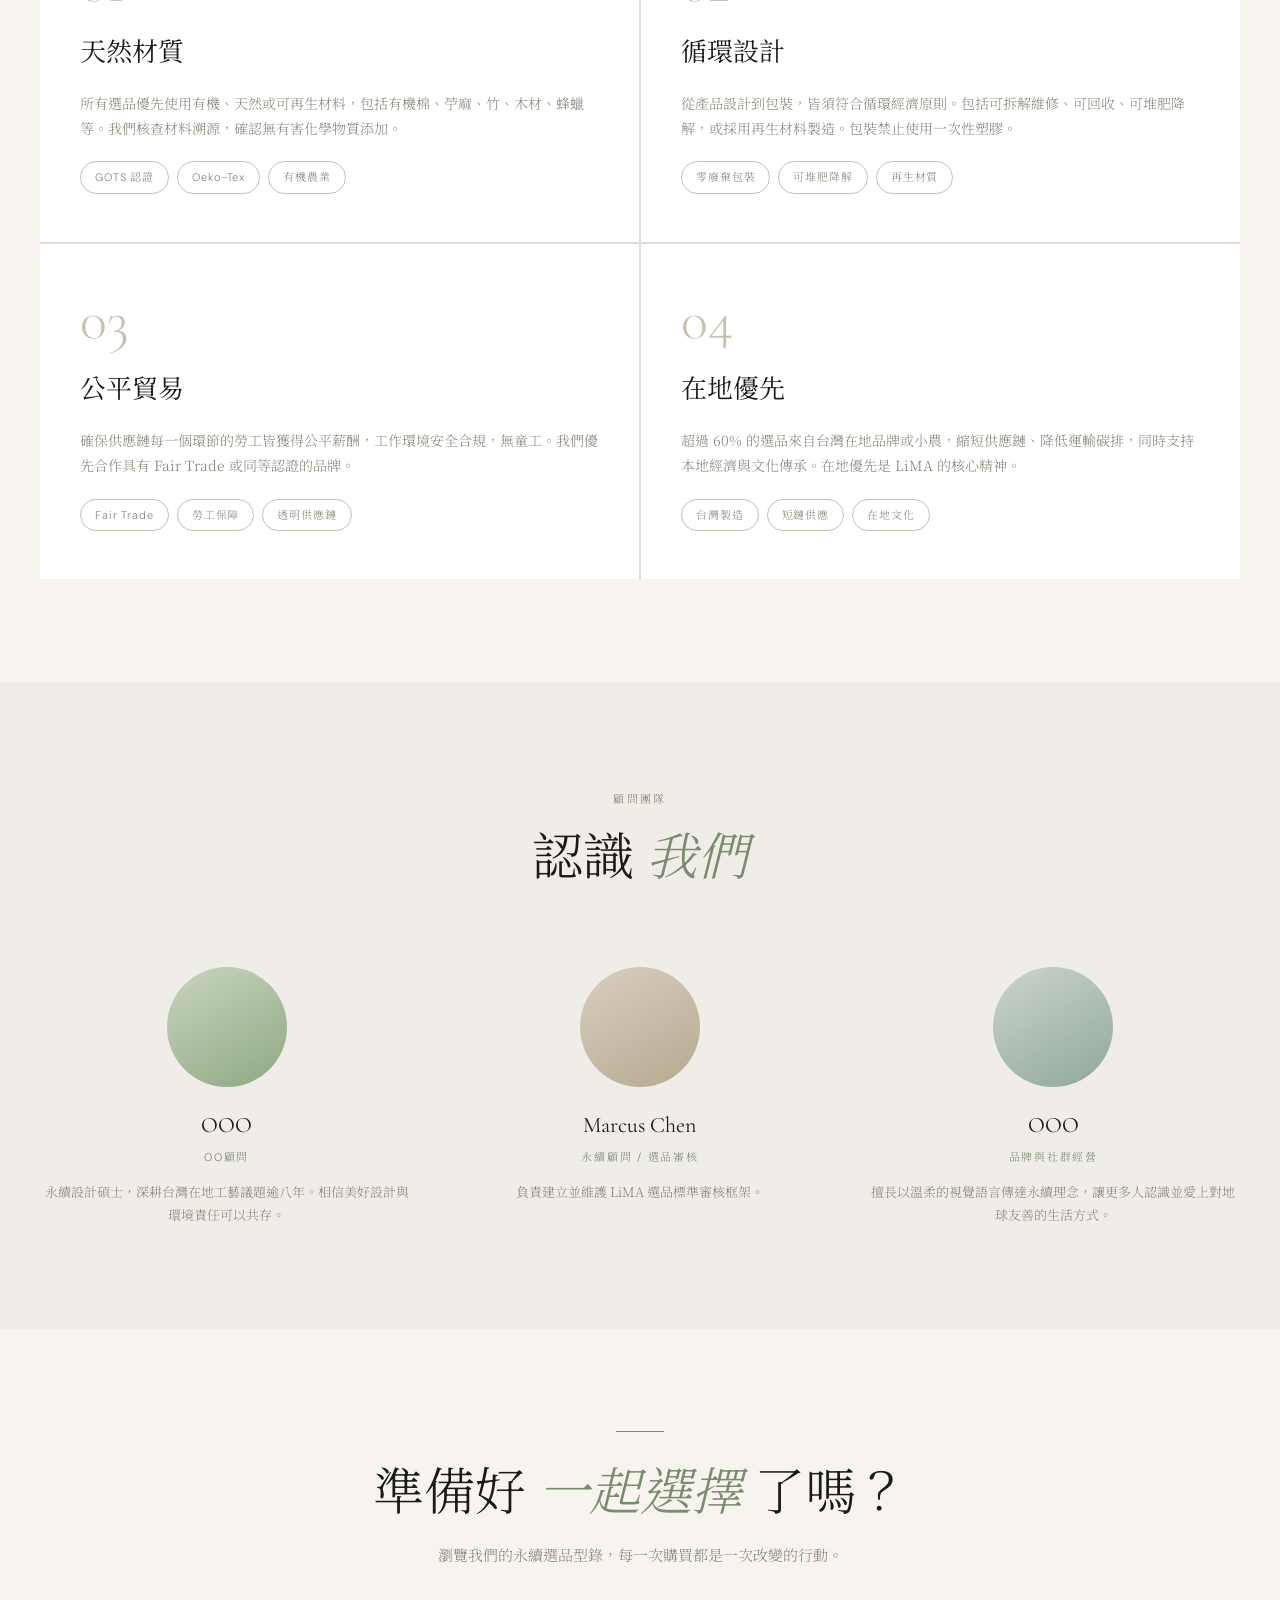
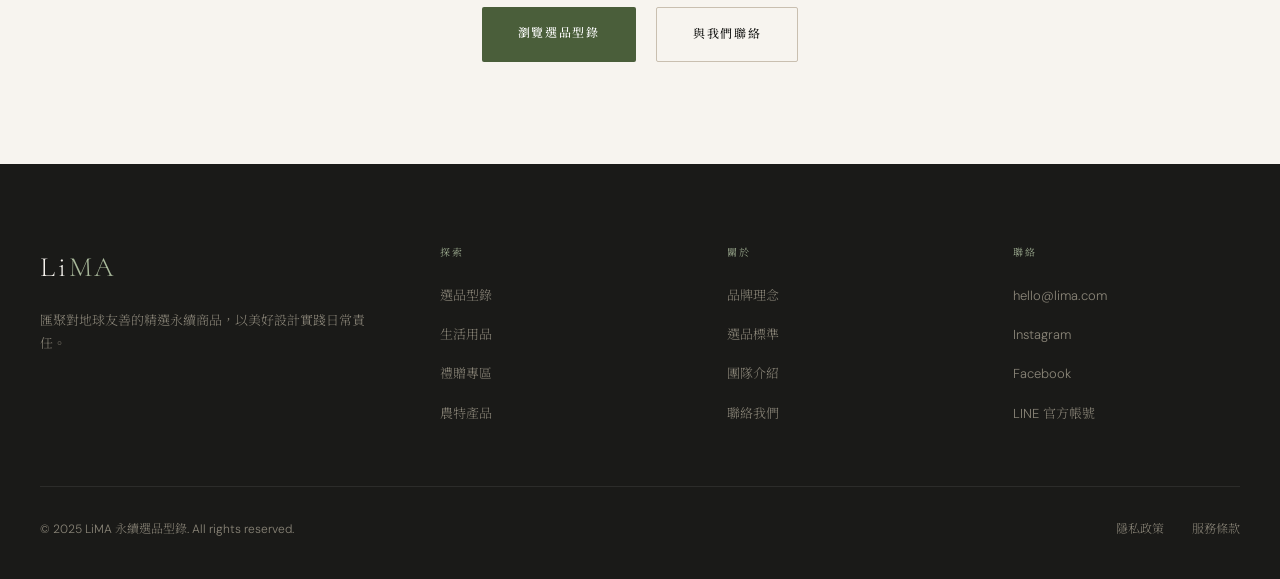
==== commit 7a17041c: "Update about.html" ====
--- a/about.html
+++ b/about.html
@@ -293,10 +293,10 @@
             「每一件日常用品，都是一次選擇地球的機會。」
           </blockquote>
           <p class="mission__body">
-            LiMA 創立於 2022 年，源自一個簡單的信念：永續生活不應該是妥協，而是一種更美好的生活方式。
+            LiMA 創立於 OOOO 年，源自一個簡單的信念：永續生活不應該是妥協，而是一種更美好的生活方式。
           </p>
           <p class="mission__body">
-            我們匯集來自台灣與世界各地對地球友善的精選商品。每一件進入型錄的產品，都需通過我們嚴格的四項永續標準審核——天然材質、循環設計、公平貿易、在地優先。
+            我們匯集來自台灣各個地方的原民精選商品。每一件進入型錄的產品，都需通過我們永續標準的審核，其中包含：天然材質、循環設計、公平貿易、在地優先。
           </p>
           <p class="mission__body">
             我們不只是選品平台，更是一個倡議者。我們相信透過消費選擇，每一個人都有能力推動更大的改變。
@@ -349,8 +349,8 @@
           <div class="timeline-year">2022</div>
           <div class="timeline-content">
             <div class="timeline-dot"></div>
-            <h3 class="timeline-title">從一條毯子開始</h3>
-            <p class="timeline-body">創辦人 Jessica 在一次台東旅行中，遇見一位以苧麻編織的原住民工藝師，深受感動。她意識到許多在地永續工藝缺乏被看見的管道，決定創立 LiMA，為這些商品搭建橋樑。</p>
+            <h3 class="timeline-title">從原鄉開始</h3>
+            <p class="timeline-body">為這些商品搭建橋樑。</p>
           </div>
         </div>
         <div class="timeline-item">
@@ -358,7 +358,7 @@
           <div class="timeline-content">
             <div class="timeline-dot"></div>
             <h3 class="timeline-title">建立選品標準</h3>
-            <p class="timeline-body">邀請永續領域專家共同制定「LiMA 四項選品標準」，成為所有合作品牌必須通過的審核框架。上線第一年即吸引超過 2,000 名訂閱者。</p>
+            <p class="timeline-body">邀請永續領域專家共同制定「LiMA選品標準」，成為所有合作品牌必須通過的審核框架。</p>
           </div>
         </div>
         <div class="timeline-item">
@@ -366,7 +366,7 @@
           <div class="timeline-content">
             <div class="timeline-dot"></div>
             <h3 class="timeline-title">走向國際選品</h3>
-            <p class="timeline-body">開始引進來自日本、丹麥、秘魯等地的永續品牌，型錄擴展至 80 件精選商品，並啟動「購一種樹」計畫，每筆訂單對應一棵台灣本土樹木的種植。</p>
+            <p class="timeline-body">開始引進來自走向國際，型錄擴展至OO件精選商品，並啟動永續選品型錄計畫。</p>
           </div>
         </div>
         <div class="timeline-item">
@@ -374,7 +374,7 @@
           <div class="timeline-content">
             <div class="timeline-dot"></div>
             <h3 class="timeline-title">深化品牌影響力</h3>
-            <p class="timeline-body">推出 LiMA 選品型錄網站，服務超過 8,000 名顧客，持續擴大合作品牌至 35 家以上，並將 5% 收益固定捐助環境保育與原住民文化傳承計畫。</p>
+            <p class="timeline-body">推出 LiMA 選品型錄網站，服務超過 8,000 名顧客，持續擴大合作品牌至 35 家以上。</p>
           </div>
         </div>
       </div>
@@ -387,7 +387,7 @@
       <div class="section-header fade-in">
         <span class="section-eyebrow">LiMA 審核框架</span>
         <h2 class="section-title">四項 <em>選品標準</em></h2>
-        <p class="section-subtitle">每一件進入 LiMA 型錄的商品，都必須通過以下四項嚴格審核。</p>
+        <p class="section-subtitle">每一件進入 LiMA 型錄的商品，都將經過以下審核。</p>
       </div>
       <div class="standards-grid fade-in">
         <div class="standard-item">
@@ -446,7 +446,7 @@
   <section class="section section--alt" id="團隊">
     <div class="container">
       <div class="section-header fade-in">
-        <span class="section-eyebrow">核心團隊</span>
+        <span class="section-eyebrow">顧問團隊</span>
         <h2 class="section-title">認識 <em>我們</em></h2>
       </div>
       <div class="team-grid fade-in">
@@ -454,8 +454,8 @@
           <div class="team-avatar">
             <div class="img-placeholder" style="height:100%;background:linear-gradient(150deg,#c8d5be 0%,#8fa882 100%);"></div>
           </div>
-          <h3 class="team-name">Jessica Lin</h3>
-          <p class="team-role">創辦人 / 選品總監</p>
+          <h3 class="team-name">OOO</h3>
+          <p class="team-role">OO顧問</p>
           <p class="team-bio">永續設計碩士，深耕台灣在地工藝議題逾八年。相信美好設計與環境責任可以共存。</p>
         </div>
         <div class="team-card">
@@ -464,13 +464,13 @@
           </div>
           <h3 class="team-name">Marcus Chen</h3>
           <p class="team-role">永續顧問 / 選品審核</p>
-          <p class="team-bio">前非政府組織環保研究員，負責建立並維護 LiMA 四項選品標準審核框架。</p>
+          <p class="team-bio">負責建立並維護 LiMA 選品標準審核框架。</p>
         </div>
         <div class="team-card">
           <div class="team-avatar">
             <div class="img-placeholder" style="height:100%;background:linear-gradient(150deg,#cdd4ce 0%,#8fa898 100%);"></div>
           </div>
-          <h3 class="team-name">Yuki Wang</h3>
+          <h3 class="team-name">OOO</h3>
           <p class="team-role">品牌與社群經營</p>
           <p class="team-bio">擅長以溫柔的視覺語言傳達永續理念，讓更多人認識並愛上對地球友善的生活方式。</p>
         </div>
@@ -506,8 +506,8 @@
         <ul class="footer__col-links">
           <li><a href="catalog.html">選品型錄</a></li>
           <li><a href="catalog.html">生活用品</a></li>
-          <li><a href="catalog.html">食品飲品</a></li>
-          <li><a href="catalog.html">個人護理</a></li>
+          <li><a href="catalog.html">禮贈專區</a></li>
+          <li><a href="catalog.html">農特產品</a></li>
         </ul>
       </div>
       <div>
